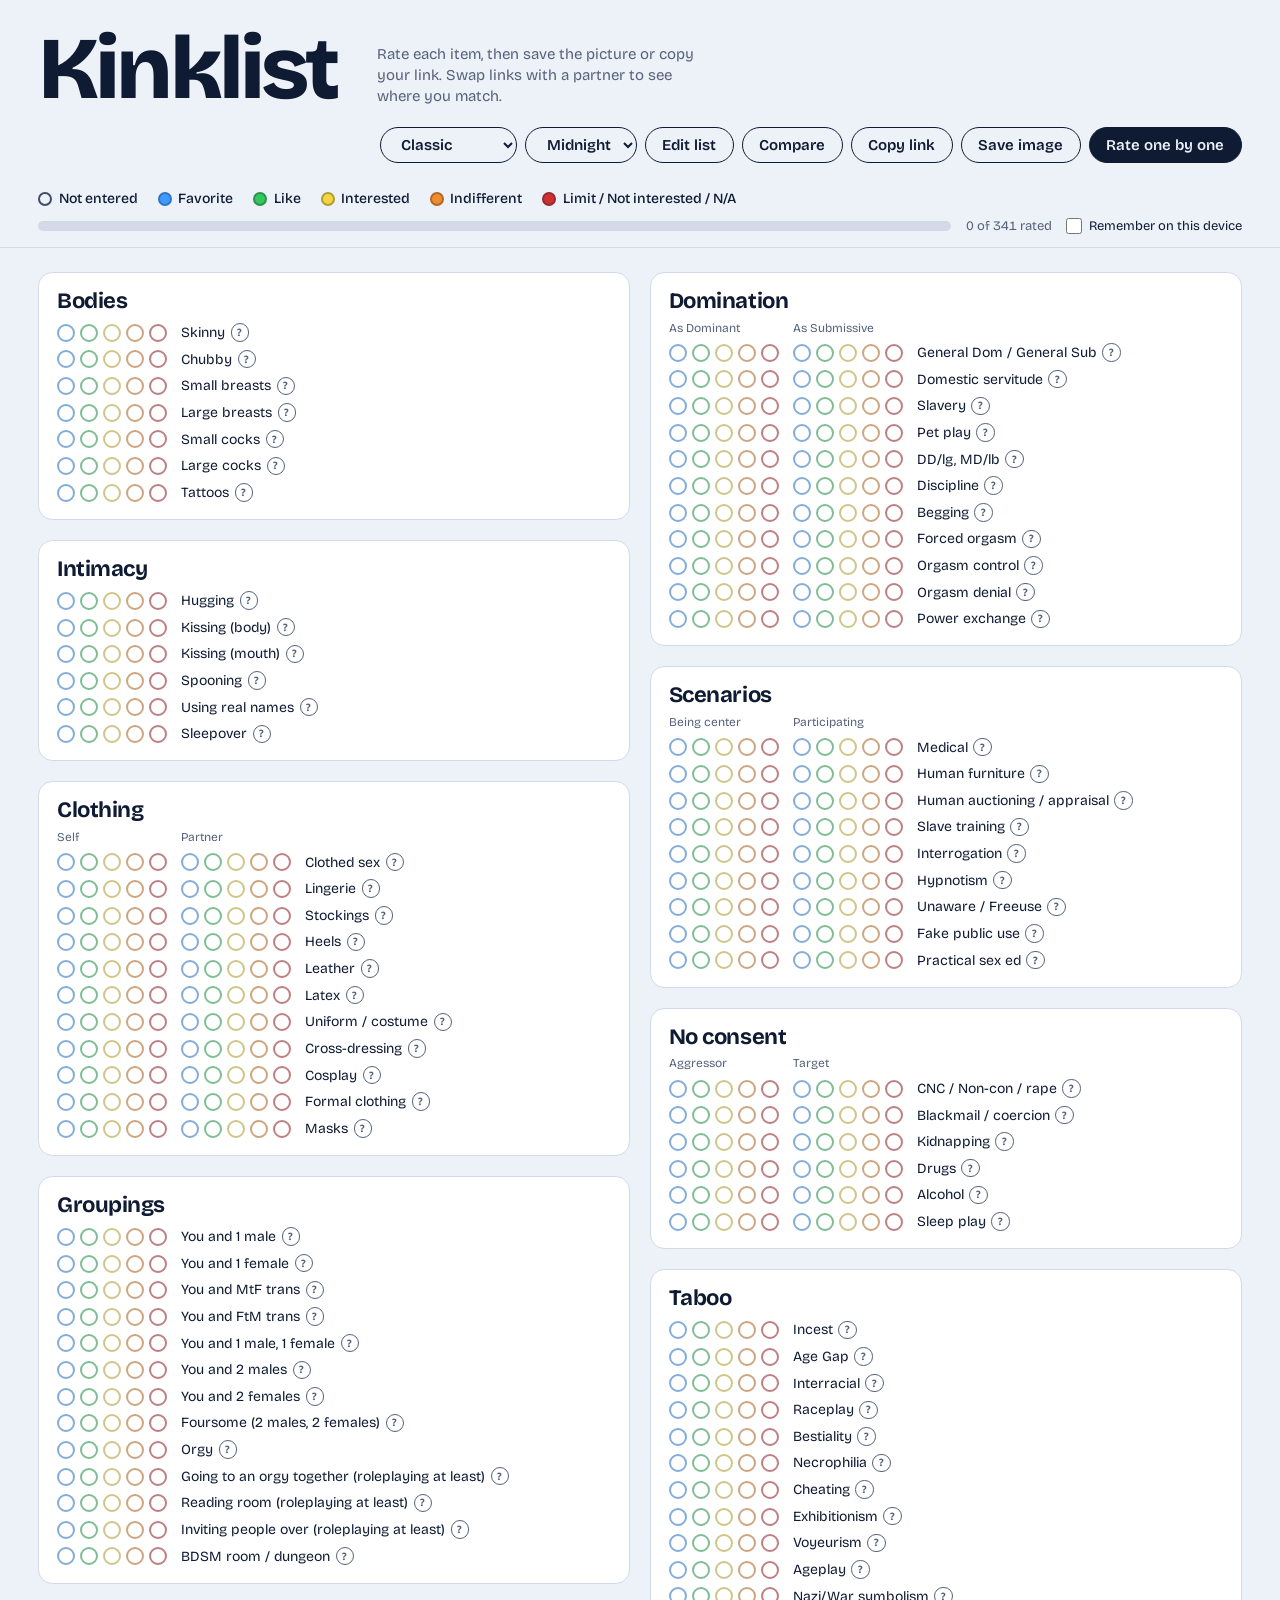
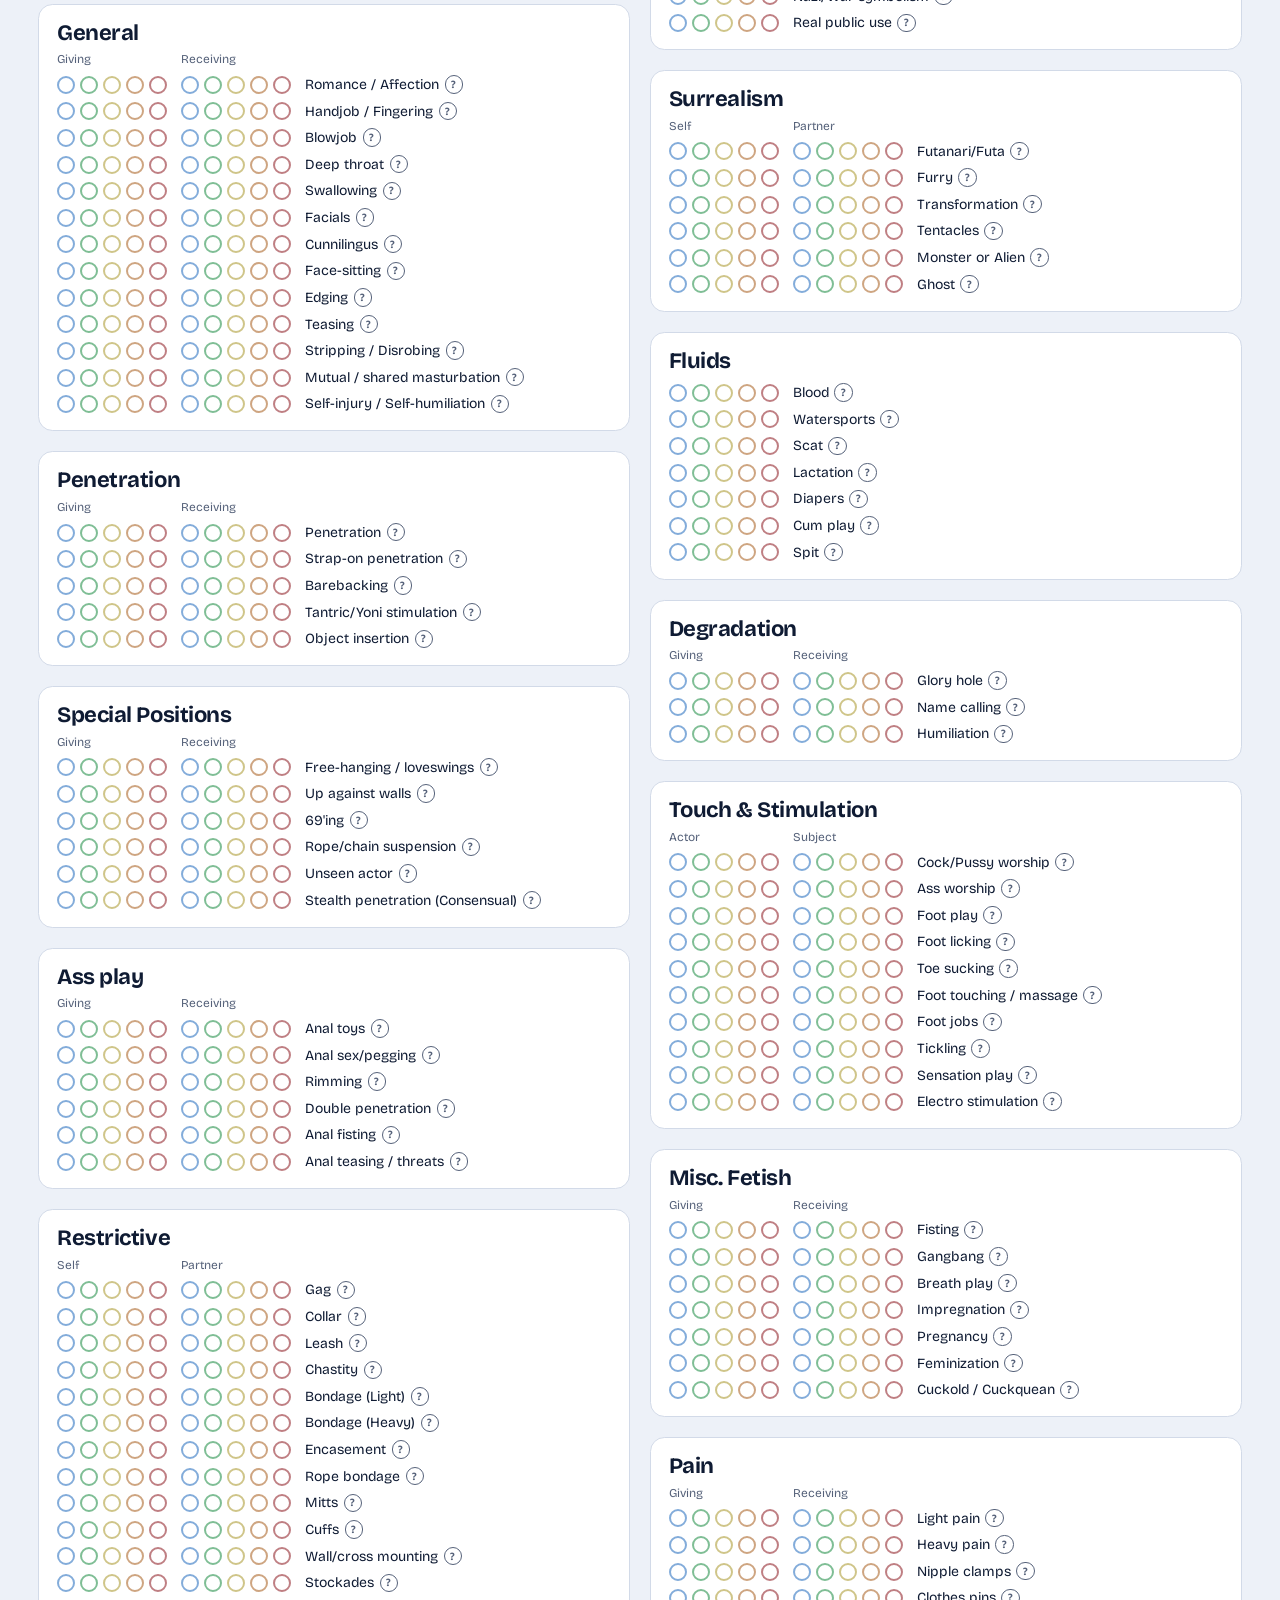
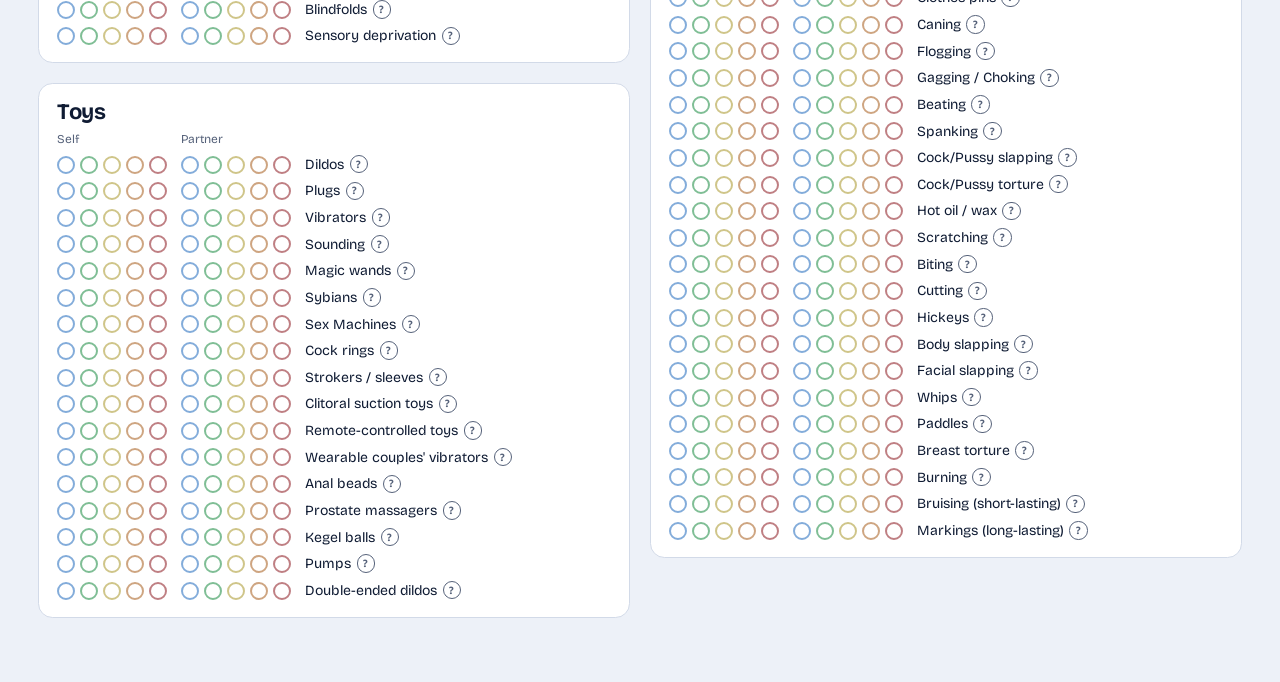
==== index.html @ a2825dee "Make Midnight the default colour scheme and add a picker for the others The choice lasts for the tab" ====
<!DOCTYPE html>
<html lang="en">
    <head>
        <title>Kinklist</title>
        <meta charset="UTF-8">
        <meta name="viewport" content="width=device-width, initial-scale=1.0">
        <meta name="color-scheme" content="light dark">
        <link rel="icon" href="data:image/svg+xml,%3Csvg xmlns='http://www.w3.org/2000/svg' viewBox='0 0 32 32'%3E%3Ccircle cx='9' cy='9' r='6' fill='%233F9BFF'/%3E%3Ccircle cx='23' cy='9' r='6' fill='%2335C759'/%3E%3Ccircle cx='9' cy='23' r='6' fill='%23F28B2B'/%3E%3Ccircle cx='23' cy='23' r='6' fill='%23CF3030'/%3E%3C/svg%3E">
        <link rel="preload" href="fonts/bricolage-grotesque.woff2" as="font" type="font/woff2" crossorigin>
        <link rel="stylesheet" href="kinklist.css">
        <script>
            // Colour scheme: this tab's choice, or the remembered one if Remember on this device is on
            (function(){
                var theme = new URLSearchParams(location.search).get('theme');
                try {
                    if(theme) sessionStorage.setItem('kinklist-theme', theme);
                    theme = sessionStorage.getItem('kinklist-theme') || (JSON.parse(localStorage.getItem('kinklist')) || {}).theme;
                }
                catch(e) {}
                if(theme) document.documentElement.dataset.theme = theme;
            })();
        </script>
        <script src="kinklist-core.js" defer></script>
        <script src="kinklist.js" defer></script>
    </head>
    <body>
        <header class="masthead">
            <h1>Kinklist</h1>
            <p>Rate each item, then save the picture or copy your link. Swap links with a partner to see where you match.</p>
            <div class="actions">
                <label class="list-picker">
                    <span class="visually-hidden">List</span>
                    <select id="listType">
                        <option value="classic">Classic</option>
                        <option value="detailed">Detailed</option>
                        <option value="plsno">Please Don't</option>
                    </select>
                </label>
                <label class="list-picker">
                    <span class="visually-hidden">Color scheme</span>
                    <select id="Theme">
                        <option value="midnight">Midnight</option>
                        <option value="slate">Slate</option>
                        <option value="sand">Sand</option>
                        <option value="rose">Rose</option>
                        <option value="forest">Forest</option>
                        <option value="plum">Plum</option>
                    </select>
                </label>
                <button type="button" id="Edit" class="btn">Edit list</button>
                <button type="button" id="Compare" class="btn">Compare</button>
                <button type="button" id="CopyLink" class="btn">Copy link</button>
                <button type="button" id="Export" class="btn">Save image</button>
                <button type="button" id="StartBtn" class="btn btn-primary">Rate one by one</button>
            </div>
        </header>

        <div class="key">
            <ul class="legend">
                <li><span class="swatch" data-level="0"></span>Not entered</li>
                <li><span class="swatch" data-level="1"></span>Favorite</li>
                <li><span class="swatch" data-level="2"></span>Like</li>
                <li><span class="swatch" data-level="3"></span>Interested</li>
                <li><span class="swatch" data-level="4"></span>Indifferent</li>
                <li><span class="swatch" data-level="5"></span>Limit / Not interested / N/A</li>
            </ul>
            <div class="tally">
                <div class="tally-bar" id="TallyBar" aria-hidden="true"><span data-level="1"></span><span data-level="2"></span><span data-level="3"></span><span data-level="4"></span><span data-level="5"></span></div>
                <span class="tally-text" id="TallyText"></span>
                <label class="remember" id="RememberLabel" title="Kept only in this browser. Untick to erase it."><input type="checkbox" id="Remember"> Remember on this device</label>
            </div>
            <div class="notice" id="LinkNotice" hidden>
                <span>These ratings came from a link. Your saved ratings are untouched.</span>
                <button type="button" id="LinkBack" class="btn">Back to mine</button>
                <button type="button" id="LinkKeep" class="btn">Keep these as mine</button>
            </div>
        </div>

        <main id="InputList"></main>

        <dialog id="EditDialog">
            <h2>Edit list</h2>
            <p># starts a category, ( ) holds its columns, * adds an item, ? describes the item above it.</p>
            <textarea id="Kinks" aria-label="List text" spellcheck="false">
#Bodies
(General)
* Skinny
? An interest in partners who are thin or slender.
* Chubby
? An interest in partners who are well-rounded, full in form, or soft.
* Small breasts
? An interest in particularly small breasts.
* Large breasts
? An interest in particularly large breasts.
* Small cocks
? An interest in cocks that are below average size.
* Large cocks
? An interest in cocks that are above average size.
* Tattoos
? An interest in partners with tattoos.

#Intimacy
(General)
* Hugging
? Holding each other close, in or out of a sexual moment.
* Kissing (body)
? Planting kisses on various body parts. Hickeys are listed under the Pain category.
* Kissing (mouth)
? Kissing on the lips, from light pecks to deep kissing.
* Spooning
? Holding the partner close, often back to chest, and embracing them from behind.
* Using real names
? Referring to the partner using real names, instead of pet or nicknames.
* Sleepover
? Staying with your sexual partner overnight.

#Clothing
(Self, Partner)
* Clothed sex
? Sex where you and/or your partner stay partly or fully dressed.
* Lingerie
? Wearing lingerie during sex, or a partner wearing it.
* Stockings
? Wearing stockings during sex, or a partner wearing them.
* Heels
? Wearing high heels during sex, or a partner wearing them.
* Leather
? Wearing leather clothing or gear during sex, or a partner wearing it.
* Latex
? Wearing latex or rubber clothing, or a partner wearing it.
* Uniform / costume
? Wearing a uniform or costume during sex, or a partner wearing one.
* Cross-dressing
? Dressing in clothes usually associated with another gender.
* Cosplay
? Dressing up as a specific fictional character during play.
* Formal clothing
? Suits, dresses and other dressed-up outfits worn during play.
* Masks
? Masks worn during play, often to hide the wearer's identity, such as at a party.

#Groupings
(General)
* You and 1 male
? A scene between you and one man.
* You and 1 female
? A scene between you and one woman.
* You and MtF trans
? A scene between you and a trans woman.
* You and FtM trans
? A scene between you and a trans man.
* You and 1 male, 1 female
? A threesome with one man and one woman.
* You and 2 males
? A threesome with two men.
* You and 2 females
? A threesome with two women.
* Foursome (2 males, 2 females)
? Two men and two women, counting you.
* Orgy
? Group sex with several people at once.
* Going to an orgy together (roleplaying at least)
? Attending an orgy or sex party as a couple, at least as a roleplay.
* Reading room (roleplaying at least)
? Reading the room together: talking about who you see and who you would want to join you, at least as a roleplay.
* Inviting people over (roleplaying at least)
? Having other people come over to join in or watch, at least as a roleplay.
* BDSM room / dungeon
? Playing in a dedicated BDSM room or club dungeon, with or without others present.

#General
(Giving, Receiving)
* Romance / Affection
? Showing love, strong affection or passion, during sex or outside it.
* Handjob / Fingering
? Sexual stimulation by direct, physical contact of the hands or fingers to the genitals.
* Blowjob
? Sexual stimulation by direct, physical contact of the mouth or tongue to male genitals.
* Deep throat
? Taking a penis or toy deep enough to reach the back of the mouth or throat, sometimes causing a gag reflex.
* Swallowing
? The act of orally consuming semen, either directly or indirectly from a penis.
* Facials
? Ejaculating directly onto a partner's face.
* Cunnilingus
? Sexual stimulation by direct, physical contact of the mouth or tongue to female genitals.
* Face-sitting
? Sitting on a partner's face with the buttocks or genitals, usually to receive oral sex, sometimes restricting their breathing.
* Edging
? Keeping on the edge of climax without orgasm.
* Teasing
? Extended foreplay, physical and/or verbal, meant to arouse a partner to the point of frustration or desperation.
* Stripping / Disrobing
? Undressing for a partner, or being undressed by them, as part of the play.
* Mutual / shared masturbation
? Masturbating together, or touching yourself while your partner watches.
* Self-injury / Self-humiliation
? Causing yourself pain or embarrassment at a partner's direction, or directing a partner to do so.

#Penetration
(Giving, Receiving)
* Penetration
? Vaginal or anal penetration with a penis.
* Strap-on penetration
? Penetration using a dildo worn in a harness.
* Barebacking
? Penetrative sex without a condom.
* Tantric/Yoni stimulation
? Slow, deliberate massage and stimulation of the genitals, drawn from tantric practice.
* Object insertion
? Inserting objects other than purpose-made sex toys.

#Special Positions
(Giving, Receiving)
* Free-hanging / loveswings
? Sex with one partner held up off the ground, in a swing or sling.
* Up against walls
? Sex standing up, with one partner pressed against a wall.
* 69'ing
? Both partners giving each other oral sex at the same time.
* Rope/chain suspension
? Being lifted partly or fully off the ground by rope or chains.
* Unseen actor
? Being touched or used by someone you cannot see, for example from behind or while blindfolded.
* Stealth penetration (Consensual)
? Potentially removing condom during sex without partner knowing/saying to. (This would ONLY be OK if we agreed on it beforehand).

#Ass play
(Giving, Receiving)
* Anal toys
? Anal penetration with sex toys such as dildos, vibrators, anal eggs or anal beads.
* Anal sex/pegging
? Being penetrated by a partner, with a penis or strap-on.
* Rimming
? The act of giving oral stimulation to a partner's anus, by the means of licking and/or penetrating the recipient's anus with the tongue.
* Double penetration
? Penetrating a partner with two things at once, such as a penis, toys or fingers, or receiving this.
* Anal fisting
? The act of inserting one's hand(s) and/or arm(s) into one's partner's anus, or being the recipient of such acts.
* Anal teasing / threats
? Touching or teasing around the anus, or talk of anal play, without penetration.

#Restrictive
(Self, Partner)
* Gag
? Something placed in the mouth so the wearer cannot speak and has to breathe through the nose.
* Collar
? Wearing a collar around the neck.
* Leash
? Being led around on a leash.
* Chastity
? Sexual abstinence, either willing or forced; this can include someone simply abstaining from sexual activity, or the wearing of a device that prevents it.
* Bondage (Light)
? Bondage that is mild in position, duration, discomfort and how much it limits movement.
* Bondage (Heavy)
? Bondage that is extreme in position, duration, discomfort or how completely it immobilizes.
* Encasement
? One’s whole body being wrapped up like a mummy in a latex suit, sleepsack, or other fetish gear for the purposes of sexual gratification.
* Rope bondage
? Being tied up with rope, from simple wrist ties to full body harnesses.
* Mitts
? Cloth, leather or metal tools where you place your hands inside, often closed in a fist. Makes the wearer unable to grab or hold objects with their fingers. This category also includes cat paws.
* Cuffs
? Wrapped around wrists and often ankles too, cuffs restrict little by themselves, but with hooks and rope they make it easier for the master to restrain the wearer spontaneously.
* Wall/cross mounting
? Being fixed to a wall or a St. Andrew's cross with arms and legs spread.
* Stockades
? Freestanding rigs that restrict the head, and often arms or legs too.
* Blindfolds
? Covering the eyes so the wearer cannot see what comes next.
* Sensory deprivation
? Covering both ears and eyes completely, often using noise-reduction tech to emphasize the feeling of isolation.

#Toys
(Self, Partner)
* Dildos
? An object shaped like an erect penis used for sexual stimulation.
* Plugs
? A sex toy of a type designed to be inserted into the rectum.
* Vibrators
? A vibrating device used for sexual stimulation.
* Sounding
? Inserting smooth rods into the urethra, or having this done; some rods vibrate.
* Magic wands
? Much like vibrators, a magic wand delivers a strong vibration to a larger area with stronger force.
* Sybians
? A saddle-style machine you sit on, with a vibrating or rotating attachment.
* Sex Machines
? Motor-driven machines that thrust a dildo.
* Cock rings
? A ring worn around the base of the penis to keep an erection firmer for longer; some vibrate.
* Strokers / sleeves
? A soft sleeve that a penis is stroked with or thrusts into.
* Clitoral suction toys
? A toy that uses pulses of air or gentle suction on the clitoris.
* Remote-controlled toys
? A toy controlled by a partner with a remote or phone app, in the same room or far apart.
* Wearable couples' vibrators
? A small vibrator worn during penetrative sex so that both partners feel it.
* Anal beads
? A string of beads inserted into the anus and drawn out slowly.
* Prostate massagers
? A curved toy shaped to press on the prostate.
* Kegel balls
? Weighted balls worn inside the vagina.
* Pumps
? A suction pump used on the penis, clitoris or nipples to increase sensitivity.
* Double-ended dildos
? A long dildo that two people can use at the same time.

#Domination
(As Dominant, As Submissive)
* General Dom / General Sub
? Catchall for dominant/submissive activities.
* Domestic servitude
? Being served by a butler, waitress, chauffeur, maid or housekeeper, or serving as one.
* Slavery
? Serving at the dominant's beck and call as part of an agreed dynamic, or receiving such service.
* Pet play
? Pet play is a role in which the sub takes on the mindset of an animal, often a dog, cat, or horse.
* DD/lg, MD/lb
? Daddy or Mommy Dom / Little Girl or Boy. The daddy/mommy is the more dominant half of the relationship, the little is the more submissive.
* Discipline
? The use of reinforcement (rewards and/or punishments) in order to train a submissive to obey the various commands of a master.
* Begging
? Pleading as an act of submission.
* Forced orgasm
? A forced orgasm is consensual BDSM or kinky sexual play whereby a person consents to be forced to orgasm in a way that is beyond their control.
* Orgasm control
? Refers to the dominant being in control of when the submissive achieves orgasm, either by physical means or by command; typically involves domination and/or excessive teasing and edging; orgasm may be completely denied.
* Orgasm denial
? Refers to the dominant denying the submissive orgasm.
* Power exchange
? A relationship with service at the core.

#Scenarios
(Being center, Participating)
* Medical
? Doctor, nurse and patient roleplay, often with examinations and medical tools.
* Human furniture
? One person serving as a table, footstool, chair or other furniture.
* Human auctioning / appraisal
? Being displayed, inspected and bid on as if for sale.
* Slave training
? Being taught rules, positions and tasks as part of a consensual master and slave dynamic.
* Interrogation
? Roleplay where one person questions a captive using pressure, restraint or pain.
* Hypnotism
? Using hypnosis or trance to relax, suggest to or direct a partner.
* Unaware / Freeuse
? An agreed arrangement where one partner can be used for sex at any time, often while carrying on as if nothing is happening.
* Fake public use
? Pretending in private that one partner is available to strangers or a crowd.
* Practical sex ed
? Roleplay where one adult teaches another about sex by demonstrating.

#No consent
(Aggressor, Target)
* CNC / Non-con / rape
? Consensual non-consent: an agreed scene where one partner takes or is taken as if against their will, often through force.
* Blackmail / coercion
? Roleplay in which sex is obtained through pretend blackmail or pressure, agreed on beforehand.
* Kidnapping
? Roleplay of abducting a partner, or being abducted, agreed on beforehand.
* Drugs
? Sex involving recreational drugs, agreed on beforehand, to lower inhibitions or heighten sensation.
* Alcohol
? Sex involving alcohol, agreed on beforehand, to lower inhibitions or heighten sensation.
* Sleep play
? Sexual acts with a sleeping partner, agreed on beforehand.

#Taboo
(General)
* Incest
? Roleplay in which the partners pretend to be related.
* Age Gap
? A significant age difference between adult partners.
* Interracial
? Sex between partners of different races, without leaning on racial stereotypes.
* Raceplay
? Scenes built on racial stereotypes or racism.
* Bestiality
? Fantasy or roleplay about sex with animals.
* Necrophilia
? Roleplay in which one partner plays dead or unresponsive.
* Cheating
? Where one or both partners are being unfaithful to significant others.
* Exhibitionism
? Being seen naked or having sex where others can watch.
* Voyeurism
? Getting aroused by watching others undress or have sex.
* Ageplay
? Adults acting much younger or older than their actual age to fulfill a fantasy scenario.
* Nazi/War symbolism
? Uniforms, insignia or imagery from wartime regimes used in roleplay.
* Real public use
? Being made available to other people for sex in a real setting such as a club or party.

#Surrealism
(Self, Partner)
* Futanari/Futa
? Fantasy about someone with a feminine body who has a penis, with or without a vagina.
* Furry
? Fantasy or costume play involving anthropomorphic animal characters.
* Transformation
? Fantasy about a body changing dramatically, by magic or other means.
* Tentacles
? Fantasy or toys involving tentacles or tentacle-like appendages.
* Monster or Alien
? Fantasy involving monsters, aliens and other non-human creatures.
* Ghost
? Fantasy involving a ghost or spirit.

#Fluids
(General)
* Blood
? Play that involves blood or draws blood.
* Watersports
? Play involving urine or urinating.
* Scat
? Play involving feces.
* Lactation
? Play involving breast milk, or a partner who is lactating.
* Diapers
? Wearing a diaper as part of play, sometimes with ageplay or humiliation.
* Cum play
? Any number of situations focused on playing with cum.
* Spit
? Spitting on a partner or into their mouth, or being spat on.

#Degradation
(Giving, Receiving)
* Glory hole
? Servicing a partner or receiving service from a partner with a physical barrier between the participants.
* Name calling
? Calling a partner degrading names, for arousal or as a form of domination.
* Humiliation
? Deliberately embarrassing a partner, for arousal or as a form of domination or punishment.

#Touch & Stimulation
(Actor, Subject)
* Cock/Pussy worship
? Lavish attention, verbal and/or physical, on a partner's genitals; usually includes oral.
* Ass worship
? Lavish attention, verbal and/or physical, on a partner's ass; often includes oral.
* Foot play
? Bringing feet into sex: worshiping, smelling, kissing or rubbing against them.
* Foot licking
? Licking a partner's feet, or having yours licked.
* Toe sucking
? Sucking a partner's toes, or having yours sucked.
* Foot touching / massage
? Touching, rubbing or massaging feet as part of play.
* Foot jobs
? Using the feet to stimulate a partner's genitals.
* Tickling
? Tickling or being tickled as part of sex.
* Sensation play
? Sensation play describes a wide variety of activities, both vanilla and kinky, that use the body's senses as a way to arouse and provide stimulation to a partner. Although sensation play is often related to skin sensations, it doesn't have to be so limited. Sight, taste, and hearing can also be included in sensation play.
* Electro stimulation
? The use of sex toys that carry an electrical current; sometimes painful.

#Misc. Fetish
(Giving, Receiving)
* Fisting
? The act of placing one's hand(s) and/or arm(s) into a vagina, or receiving such actions.
* Gangbang
? When multiple partners, usually 3 or more, engage in sexual intercourse with a single willing partner.
* Breath play
? One partner controlling the other's breathing, by choking or covering the mouth and nose.
* Impregnation
? Trying to get a partner pregnant, or the fantasy of it.
* Pregnancy
? Attraction to a pregnant partner.
* Feminization
? Feminization is a type of role play that involves imposing traditionally female attributes onto a submissive male partner. It may also involve an adoption of traditionally feminine behaviors and mannerisms.
* Cuckold / Cuckquean
? Watching or knowing about your partner having sex with someone else, with everyone's agreement.

#Pain
(Giving, Receiving)
* Light pain
? Refers to the inclusion of light physical pain due to acts which are directly sexual.
* Heavy pain
? Refers to the inclusion of heavy physical pain due to acts which are directly sexual; typically rough or excessive penetrations. This is probably gonna leave a mark.
* Nipple clamps
? Pressure device applied to nipples to create pain which produces pleasure.
* Clothes pins
? Pinching skin between the forks of a clothes pin.
* Caning
? Caning is a technique used in BDSM in which the dominant repeatedly strikes the submissive with a long flexible cane, usually on the buttocks.
* Flogging
? Being struck with floggers, crops, whips or similar, or doing this to a partner.
* Gagging / Choking
? Being made to gag or choke, either by objects inserted into the mouth or hands/objects around the neck.
* Beating
? Being struck with fists or other objects.
* Spanking
? Striking a partner's buttocks, or being spanked, as foreplay or punishment.
* Cock/Pussy slapping
? Slapping the genitalia of your partner, or receiving such slaps.
* Cock/Pussy torture
? Deliberate pain to the genitals.
* Hot oil / wax
? The act of using warm oil or hot candle wax as a form of sexual stimulation and/or torture, or receiving such actions.
* Scratching
? Scratching with nails, sometimes leaving marks; not always painful.
* Biting
? The act of biting or being bitten; sometimes painful, sometimes playful.
* Cutting
? The act of cutting a partner to cause pain in a sexual context.
* Hickeys
? Sucking or biting the skin hard enough to leave a mark.
* Body slapping
? Open-handed slaps to the body, such as the thighs, chest or back.
* Facial slapping
? Open-handed slaps to the face.
* Whips
? Being struck with a single-tail whip or similar.
* Paddles
? Being struck with a flat paddle, usually on the buttocks.
* Breast torture
? Deliberate pain to the breasts or nipples, such as squeezing, slapping or binding.
* Burning
? Brief contact with heat or flame to cause pain or leave a mark.
* Bruising (short-lasting)
? Marks that fade within a few days.
* Markings (long-lasting)
? Marks that last weeks or longer, such as deep bruises, welts or scars.
            </textarea>
            <p class="error" id="EditError" role="alert"></p>
            <div class="dialog-actions">
                <span class="spacer"></span>
                <button type="button" id="EditCancel" class="btn">Cancel</button>
                <button type="button" id="KinksOK" class="btn btn-primary">Apply changes</button>
            </div>
        </dialog>

        <dialog id="GuideDialog">
            <button type="button" id="GuideClose" class="btn guide-close" aria-label="Close">×</button>
            <p class="guide-category" id="GuideCategory"></p>
            <h2 id="GuideKink"></h2>
            <span class="guide-field" id="GuideField"></span>
            <p id="GuideDesc"></p>
            <div class="guide-options" id="GuideOptions"></div>
            <div class="dialog-actions">
                <button type="button" id="GuideBack" class="btn">Back</button>
                <button type="button" id="GuideSkip" class="btn">Skip</button>
                <span class="spacer"></span>
                <span class="tally-text" id="GuideCount"></span>
            </div>
        </dialog>

        <dialog id="ExportDialog">
            <form method="dialog" id="ExportForm">
                <h2>Save image</h2>
                <p>The picture is made on your device and downloaded. Nothing is uploaded.</p>
                <label class="field-label" for="ExportName">Name to show on the picture (optional)</label>
                <input type="text" id="ExportName" autocomplete="off">
                <div class="dialog-actions">
                    <span class="spacer"></span>
                    <button type="button" id="ExportCancel" class="btn">Cancel</button>
                    <button type="submit" class="btn btn-primary">Save image</button>
                </div>
            </form>
        </dialog>

        <dialog id="CompareDialog">
            <h2>Compare with a partner</h2>
            <p>Both rate the same list, then send each other your link with Copy link. Paste theirs here to open the two side by side. The comparison happens on your device.</p>
            <form class="compare-form" id="CompareForm">
                <input type="text" id="CompareLink" aria-label="Your partner's link" placeholder="Paste your partner's link" autocomplete="off">
                <button type="submit" class="btn btn-primary">Compare</button>
            </form>
            <p class="error" id="CompareError" role="alert"></p>
            <div class="dialog-actions">
                <span class="spacer"></span>
                <button type="button" id="CompareClose" class="btn">Close</button>
            </div>
        </dialog>
    </body>
</html>
---- kinklist.css ----
@font-face {
	font-family: "Bricolage Grotesque";
	src: url(fonts/bricolage-grotesque.woff2) format("woff2");
	font-weight: 200 800;
	font-display: swap;
}

:root {
	--bg: #EDF1F8;
	--surface: #FFFFFF;
	--ink: #0F1B33;
	--muted: #56627A;
	--line: #D2DAE8;

	/* Rating colours, shared with the exported image */
	--lv0: #FFFFFF;
	--lv1: #3F9BFF;
	--lv2: #35C759;
	--lv3: #F4D63F;
	--lv4: #F28B2B;
	--lv5: #CF3030;

	--dot: 18px;
	--dot-gap: 5px;
	--group: calc(5 * var(--dot) + 4 * var(--dot-gap));
	--field-gap: 14px;

	color-scheme: light dark;
}

@media (prefers-color-scheme: dark) {
	:root {
		--bg: #0C1424;
		--surface: #162138;
		--ink: #E8EEF9;
		--muted: #93A1BC;
		--line: #27365A;
	}
}

@media (pointer: coarse) {
	:root {
		--dot: 26px;
		--dot-gap: 6px;
	}
}

* { box-sizing: border-box }

body {
	margin: 0;
	background: var(--bg);
	color: var(--ink);
	font-family: "Bricolage Grotesque", system-ui, sans-serif;
	font-size: 15px;
	line-height: 1.4;
}

button, select, input, textarea {
	font: inherit;
	color: inherit;
}

:focus-visible {
	outline: 2px solid var(--ink);
	outline-offset: 2px;
}

.visually-hidden {
	position: absolute;
	width: 1px;
	height: 1px;
	overflow: hidden;
	clip-path: inset(50%);
	white-space: nowrap;
}

/* Masthead */

.masthead {
	padding: 2rem clamp(1rem, 3vw, 2.5rem) 1rem;
	display: flex;
	flex-wrap: wrap;
	align-items: flex-end;
	gap: 1.25rem 2.5rem;
}

.masthead h1 {
	margin: 0;
	font-size: clamp(3rem, 8vw, 5.5rem);
	font-weight: 800;
	line-height: .85;
	letter-spacing: -.045em;
}

.masthead p {
	margin: 0;
	max-width: 34ch;
	color: var(--muted);
}

.actions {
	display: flex;
	flex-wrap: wrap;
	align-items: center;
	gap: .5rem;
	margin-left: auto;
}

.btn, .list-picker select {
	border: 1.5px solid var(--ink);
	border-radius: 999px;
	background: transparent;
	padding: .45em 1.1em;
	font-weight: 600;
	cursor: pointer;
}

.btn:hover, .list-picker select:hover { background: var(--surface) }

.btn-primary, .btn-primary:hover {
	background: var(--ink);
	color: var(--bg);
}

.btn-primary:hover { opacity: .85 }

.list-picker select { padding-right: .6em }

/* Key: legend and tally stay in view while scrolling */

.key {
	position: sticky;
	top: 0;
	z-index: 2;
	background: var(--bg);
	border-bottom: 1px solid var(--line);
	padding: .6rem clamp(1rem, 3vw, 2.5rem) .7rem;
}

.legend {
	list-style: none;
	margin: 0 0 .55rem;
	padding: 0;
	display: flex;
	flex-wrap: wrap;
	gap: .2rem 1.25rem;
	font-size: .875rem;
	font-weight: 500;
}

.legend li {
	display: flex;
	align-items: center;
	gap: .4rem;
}

.swatch {
	width: 14px;
	height: 14px;
	border-radius: 50%;
	background: var(--c);
	border: 2px solid color-mix(in srgb, var(--c) 70%, var(--ink));
	flex: none;
}

.swatch[data-level="0"] { background: transparent }

[data-level="0"] { --c: var(--muted) }
[data-level="1"] { --c: var(--lv1) }
[data-level="2"] { --c: var(--lv2) }
[data-level="3"] { --c: var(--lv3) }
[data-level="4"] { --c: var(--lv4) }
[data-level="5"] { --c: var(--lv5) }

.tally {
	display: flex;
	align-items: center;
	gap: .9rem;
}

.tally-bar {
	flex: 1;
	display: flex;
	height: 10px;
	border-radius: 5px;
	overflow: hidden;
	background: var(--line);
}

.tally-bar span {
	background: var(--c);
	flex: 0 0 0;
	transition: flex-grow .25s ease-out;
}

.tally-text {
	font-size: .8125rem;
	color: var(--muted);
	font-variant-numeric: tabular-nums;
	white-space: nowrap;
}

.tally { flex-wrap: wrap }

.tally-bar { min-width: 8rem }

.remember {
	display: flex;
	align-items: center;
	gap: .4rem;
	font-size: .8125rem;
	white-space: nowrap;
	cursor: pointer;
}

.remember input {
	width: 1rem;
	height: 1rem;
	margin: 0;
	accent-color: var(--ink);
}

.notice {
	display: flex;
	flex-wrap: wrap;
	align-items: center;
	gap: .5rem .75rem;
	margin-top: .6rem;
	font-size: .875rem;
	font-weight: 500;
}

.notice[hidden], .remember[hidden] { display: none }

.notice .btn { padding: .25em .9em }

/* The list */

#InputList {
	columns: 27rem auto;
	column-gap: 1.25rem;
	padding: 1.5rem clamp(.5rem, 3vw, 2.5rem) 4rem;
}

.category {
	break-inside: avoid;
	margin: 0 0 1.25rem;
	padding: 1rem 1.1rem .8rem;
	background: var(--surface);
	border: 1px solid var(--line);
	border-radius: .9rem;
}

.category h2 {
	margin: 0 0 .35rem;
	font-size: 1.375rem;
	font-weight: 700;
	letter-spacing: -.02em;
	line-height: 1.15;
}

.fields {
	display: flex;
	gap: var(--field-gap);
	margin-bottom: .2rem;
	font-size: .75rem;
	color: var(--muted);
}

.fields span {
	width: var(--group);
	flex: none;
}

.row {
	display: flex;
	flex-wrap: wrap;
	align-items: center;
	gap: .2rem var(--field-gap);
	padding: .22rem .5rem;
	margin: 0 -.5rem;
	border-radius: .5rem;
	font-size: .875rem;
}

.row:hover { background: var(--bg) }

.group {
	display: flex;
	gap: var(--dot-gap);
	flex: none;
}

.dot {
	width: var(--dot);
	height: var(--dot);
	flex: none;
	padding: 0;
	border-radius: 50%;
	border: 2px solid color-mix(in srgb, var(--c) 70%, var(--ink));
	background: transparent;
	opacity: .6;
	cursor: pointer;
}

.group.has-value .dot { opacity: .2 }

.dot:hover,
.dot:focus-visible,
.group.has-value .dot[aria-checked="true"] { opacity: 1 }

.dot[aria-checked="true"] { background: var(--c) }

.name {
	flex: 1;
	min-width: 8rem;
}

.name-tail { white-space: nowrap }

.info {
	width: 1.15rem;
	height: 1.15rem;
	margin-left: .35rem;
	padding: 0;
	border: 1.5px solid var(--muted);
	border-radius: 50%;
	background: transparent;
	color: var(--muted);
	font-size: .6875rem;
	font-weight: 700;
	line-height: 1;
	cursor: pointer;
	vertical-align: 1px;
}

.info:hover,
.info[aria-expanded="true"] {
	border-color: var(--ink);
	color: var(--ink);
}

.desc {
	flex-basis: 100%;
	margin: 0 0 .35rem;
	max-width: 62ch;
	font-size: .8125rem;
	color: var(--muted);
}

@media (max-width: 30rem) {
	:root {
		--dot: 24px;
		--dot-gap: 6px;
	}

	.masthead { padding-top: 1.25rem }

	.category { padding: .85rem .75rem .6rem }

	.actions { margin-left: 0 }

	.name {
		order: -1;
		flex-basis: 100%;
		font-weight: 500;
	}

	/* The column headings scroll away, so each control carries its own */
	.fields { display: none }

	.group[data-field] {
		flex-wrap: wrap;
		width: var(--group);
	}

	.group[data-field]::before {
		content: attr(data-field);
		flex-basis: 100%;
		font-size: .6875rem;
		color: var(--muted);
	}

	.row { padding-block: .4rem }
}

/* Dialogs */

dialog {
	width: min(30rem, calc(100vw - 2rem));
	max-height: calc(100dvh - 2rem);
	padding: 1.5rem;
	border: none;
	border-radius: 1.25rem;
	background: var(--surface);
	color: var(--ink);
}

dialog::backdrop { background: rgb(20 12 28 / .65) }

dialog h2 {
	margin: 0 0 .25rem;
	font-size: 1.75rem;
	font-weight: 700;
	letter-spacing: -.02em;
	line-height: 1.1;
}

dialog p {
	margin: 0 0 1rem;
	color: var(--muted);
}

.dialog-actions {
	display: flex;
	flex-wrap: wrap;
	align-items: center;
	gap: .5rem;
	margin-top: 1.25rem;
}

.dialog-actions .spacer { flex: 1 }

.field-label {
	display: block;
	margin-bottom: .3rem;
	font-weight: 600;
}

input[type="text"], textarea {
	width: 100%;
	padding: .6rem .75rem;
	border: 1.5px solid var(--line);
	border-radius: .6rem;
	background: var(--bg);
}

#EditDialog { width: min(52rem, calc(100vw - 2rem)) }

#Kinks {
	height: min(60dvh, 40rem);
	font-family: ui-monospace, Consolas, monospace;
	font-size: .8125rem;
	resize: vertical;
}

.error {
	margin: .75rem 0 0;
	color: var(--lv5);
	font-weight: 600;
}

.error:empty { display: none }

/* Rate one by one */

.guide-category {
	margin: 0 2.5rem .15rem 0;
	color: var(--muted);
	font-weight: 600;
}

.guide-field {
	display: inline-block;
	margin: .35rem 0 0;
	padding: .1em .7em;
	border: 1.5px solid var(--ink);
	border-radius: 999px;
	font-size: .8125rem;
	font-weight: 600;
}

.guide-field:empty { display: none }

#GuideDesc {
	margin: .6rem 0 0;
	font-size: .875rem;
}

#GuideDesc:empty { display: none }

.guide-close {
	position: absolute;
	top: 1rem;
	right: 1rem;
	width: 2.25rem;
	height: 2.25rem;
	padding: 0;
	font-size: 1.25rem;
	line-height: 1;
}

.guide-options {
	display: grid;
	gap: .4rem;
	margin-top: 1.1rem;
}

.option {
	display: flex;
	align-items: center;
	gap: .7rem;
	padding: .6rem .8rem;
	border: 1.5px solid var(--line);
	border-radius: .75rem;
	background: transparent;
	font-weight: 500;
	text-align: left;
	cursor: pointer;
}

.option:hover { border-color: var(--muted) }

.option[aria-pressed="true"] {
	border-color: var(--ink);
	background: var(--bg);
	font-weight: 700;
}

.option .swatch {
	width: 18px;
	height: 18px;
}

.option kbd {
	margin-left: auto;
	min-width: 1.5rem;
	padding: .05rem .35rem;
	border: 1px solid var(--line);
	border-radius: .35rem;
	font: inherit;
	font-size: .75rem;
	color: var(--muted);
	text-align: center;
}

@media (pointer: coarse) {
	.option kbd { display: none }
}

@media (prefers-reduced-motion: reduce) {
	.tally-bar span { transition: none }
}

/* Compare */

#CompareDialog { width: min(36rem, calc(100vw - 2rem)) }

.compare-form {
	display: flex;
	gap: .5rem;
}

.compare-form input { flex: 1 }

a.btn {
	color: inherit;
	text-decoration: none;
}

.problem {
	margin: 1rem clamp(1rem, 3vw, 2.5rem);
	max-width: 60ch;
	font-weight: 600;
}

.tabs {
	display: flex;
	flex-wrap: wrap;
	gap: .4rem;
}

.tab {
	display: flex;
	align-items: center;
	gap: .5rem;
	padding: .35em .5em .35em .95em;
	border: 1.5px solid var(--line);
	border-radius: 999px;
	background: transparent;
	font-size: .875rem;
	font-weight: 600;
	cursor: pointer;
}

.tab:hover { border-color: var(--muted) }

.tab[aria-pressed="true"] {
	border-color: var(--ink);
	background: var(--ink);
	color: var(--bg);
}

.tab-count {
	min-width: 1.6em;
	padding: 0 .45em;
	border-radius: 999px;
	background: var(--line);
	color: var(--ink);
	font-size: .75rem;
	font-variant-numeric: tabular-nums;
	text-align: center;
}

#Results {
	columns: 38rem auto;
	column-gap: 1.25rem;
	padding: 1.5rem clamp(.5rem, 3vw, 2.5rem) 4rem;
}

.empty {
	margin: 0;
	color: var(--muted);
}

/* One row per item: its name, then the two ratings in fixed columns */
.pair, .pair-head {
	display: grid;
	grid-template-columns: minmax(0, 1fr) 12.5rem 12.5rem;
	align-items: center;
	gap: .1rem 1rem;
}

.pair-head {
	margin-bottom: .2rem;
	font-size: .75rem;
	color: var(--muted);
}

.pair {
	padding: .35rem 0;
	border-top: 1px solid var(--line);
	font-size: .875rem;
}

.pair-name { font-weight: 600 }

.pair-name small {
	display: block;
	font-size: .75rem;
	font-weight: 400;
	color: var(--muted);
}

.pair-name .clash-note {
	color: var(--lv5);
	font-weight: 600;
}

.rating {
	display: flex;
	align-items: center;
	gap: .4rem;
}

@media (max-width: 40rem) {
	.pair-head { display: none }

	/* Six stacked tabs are too tall to pin on a phone */
	.compare-page .key { position: static }

	.pair { grid-template-columns: 1fr 1fr }

	.pair-name { grid-column: 1 / -1 }

	.rating {
		flex-wrap: wrap;
		font-size: .8125rem;
	}

	.rating::before {
		content: attr(data-who);
		flex-basis: 100%;
		font-size: .6875rem;
		color: var(--muted);
	}
}

@media (max-width: 21.5rem) {
	:root {
		--dot: 22px;
		--dot-gap: 5px;
	}
}

/* Colour schemes, chosen with the picker in the header. Midnight is the default above. */

[data-theme="slate"] {
	--bg: #F3F4F6;
	--surface: #FFFFFF;
	--ink: #16181D;
	--muted: #5F6673;
	--line: #D9DDE3;
}

@media (prefers-color-scheme: dark) {
	[data-theme="slate"] {
		--bg: #14161A;
		--surface: #1F2228;
		--ink: #ECEEF2;
		--muted: #9AA1AD;
		--line: #30353E;
	}
}

[data-theme="sand"] {
	--bg: #F1ECE3;
	--surface: #FBF8F3;
	--ink: #2A221B;
	--muted: #73665A;
	--line: #DDD3C4;
}

@media (prefers-color-scheme: dark) {
	[data-theme="sand"] {
		--bg: #1C1814;
		--surface: #29241E;
		--ink: #F1EAE0;
		--muted: #A99C8D;
		--line: #3D362D;
	}
}

[data-theme="rose"] {
	--bg: #F8EEF0;
	--surface: #FFFFFF;
	--ink: #2B1A1E;
	--muted: #7A5F65;
	--line: #E8D4D8;
}

@media (prefers-color-scheme: dark) {
	[data-theme="rose"] {
		--bg: #1E1417;
		--surface: #2C1E22;
		--ink: #F6E9EC;
		--muted: #B39AA0;
		--line: #463238;
	}
}

[data-theme="forest"] {
	--bg: #EDF2EE;
	--surface: #FFFFFF;
	--ink: #14241B;
	--muted: #586B60;
	--line: #D2DDD5;
}

@media (prefers-color-scheme: dark) {
	[data-theme="forest"] {
		--bg: #101813;
		--surface: #1A2620;
		--ink: #E6F0EA;
		--muted: #94A89C;
		--line: #2B3B32;
	}
}

[data-theme="plum"] {
	--bg: #F3F0F6;
	--surface: #FFFFFF;
	--ink: #221A2A;
	--muted: #6C6076;
	--line: #DCD5E3;
}

@media (prefers-color-scheme: dark) {
	[data-theme="plum"] {
		--bg: #1C1522;
		--surface: #2A2033;
		--ink: #EFE8F4;
		--muted: #A698B3;
		--line: #3D3149;
	}
}
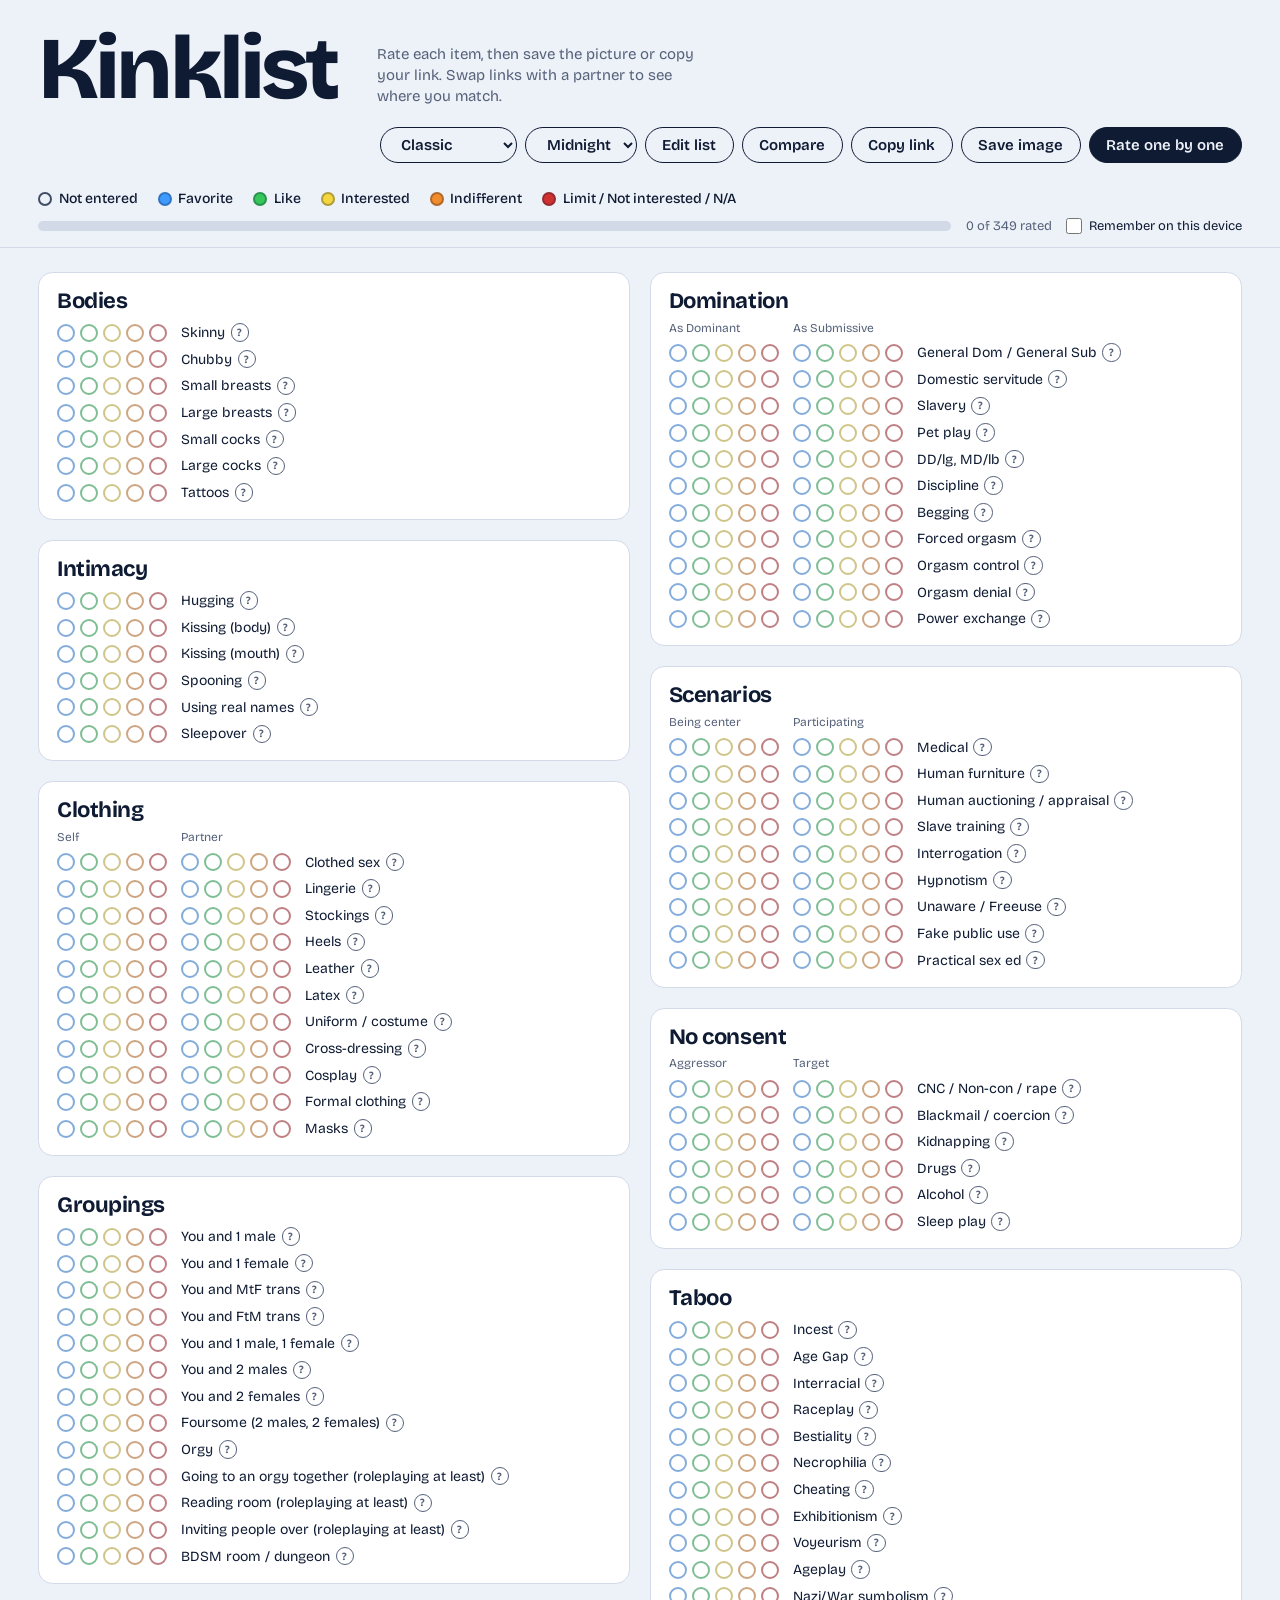
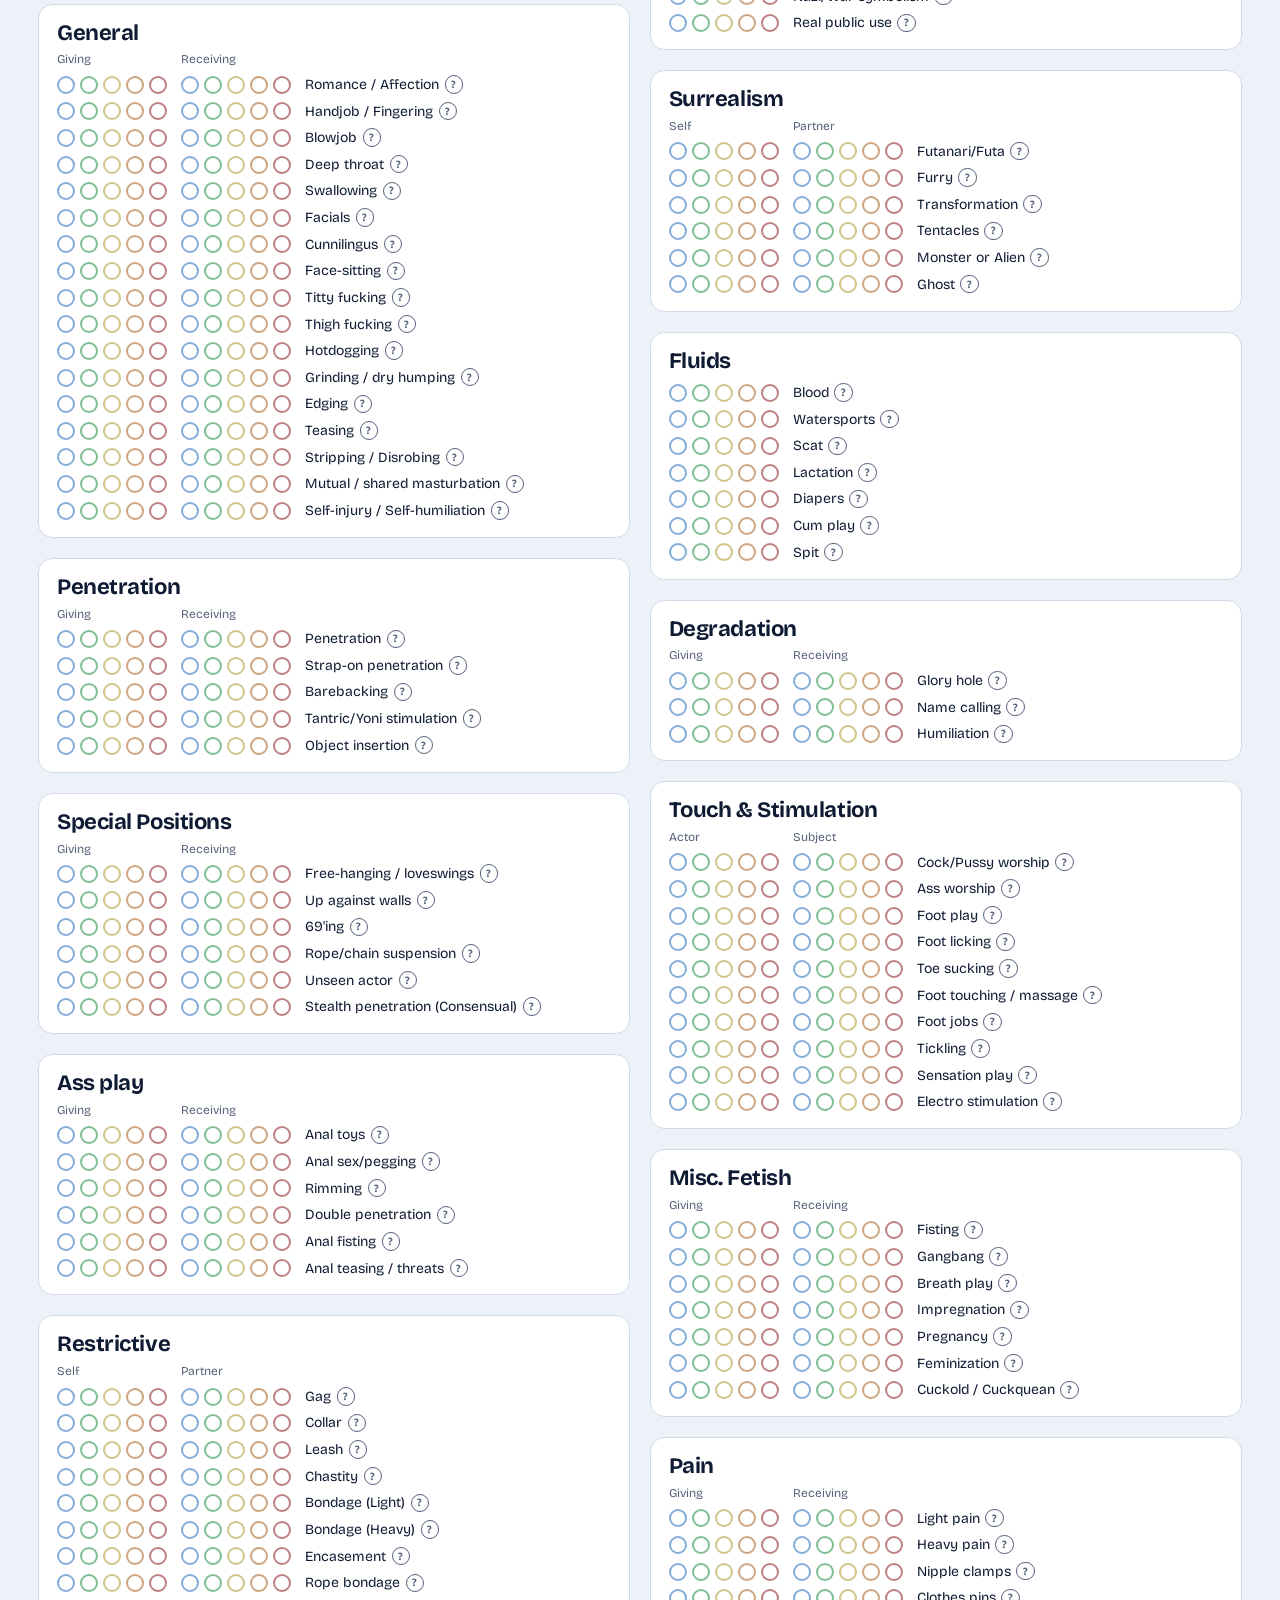
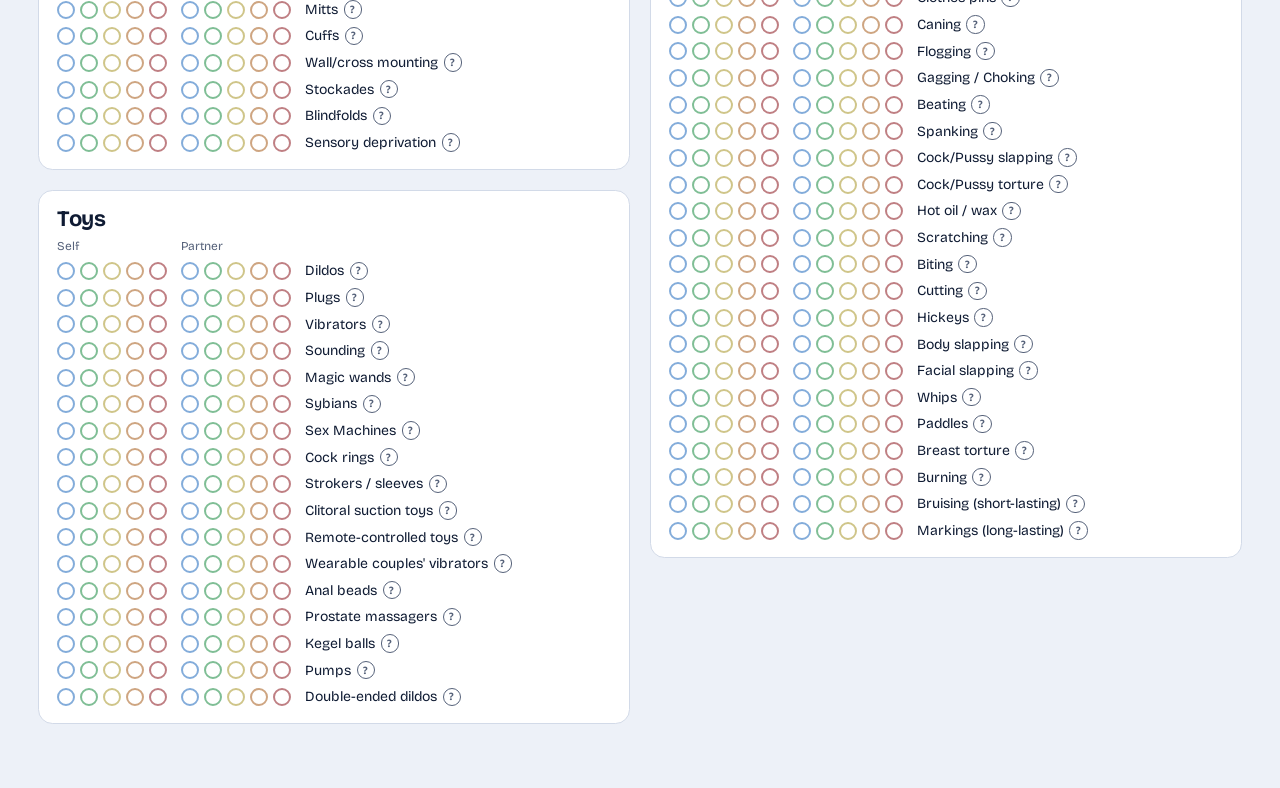
==== commit 227c6306: "Keep shared links valid when the lists change; add titty fucking and similar Every rating now has a " ====
--- a/index.html
+++ b/index.html
@@ -20,6 +20,7 @@
                 if(theme) document.documentElement.dataset.theme = theme;
             })();
         </script>
+        <script src="kinklist-order.js" defer></script>
         <script src="kinklist-core.js" defer></script>
         <script src="kinklist.js" defer></script>
     </head>
@@ -186,6 +187,14 @@
 ? Sexual stimulation by direct, physical contact of the mouth or tongue to female genitals.
 * Face-sitting
 ? Sitting on a partner's face with the buttocks or genitals, usually to receive oral sex, sometimes restricting their breathing.
+* Titty fucking
+? Sliding a penis or toy between a partner's breasts.
+* Thigh fucking
+? Thrusting between a partner's closed thighs without penetration.
+* Hotdogging
+? Sliding a penis or toy between a partner's butt cheeks without penetration.
+* Grinding / dry humping
+? Rubbing against each other, clothed or not, without penetration.
 * Edging
 ? Keeping on the edge of climax without orgasm.
 * Teasing
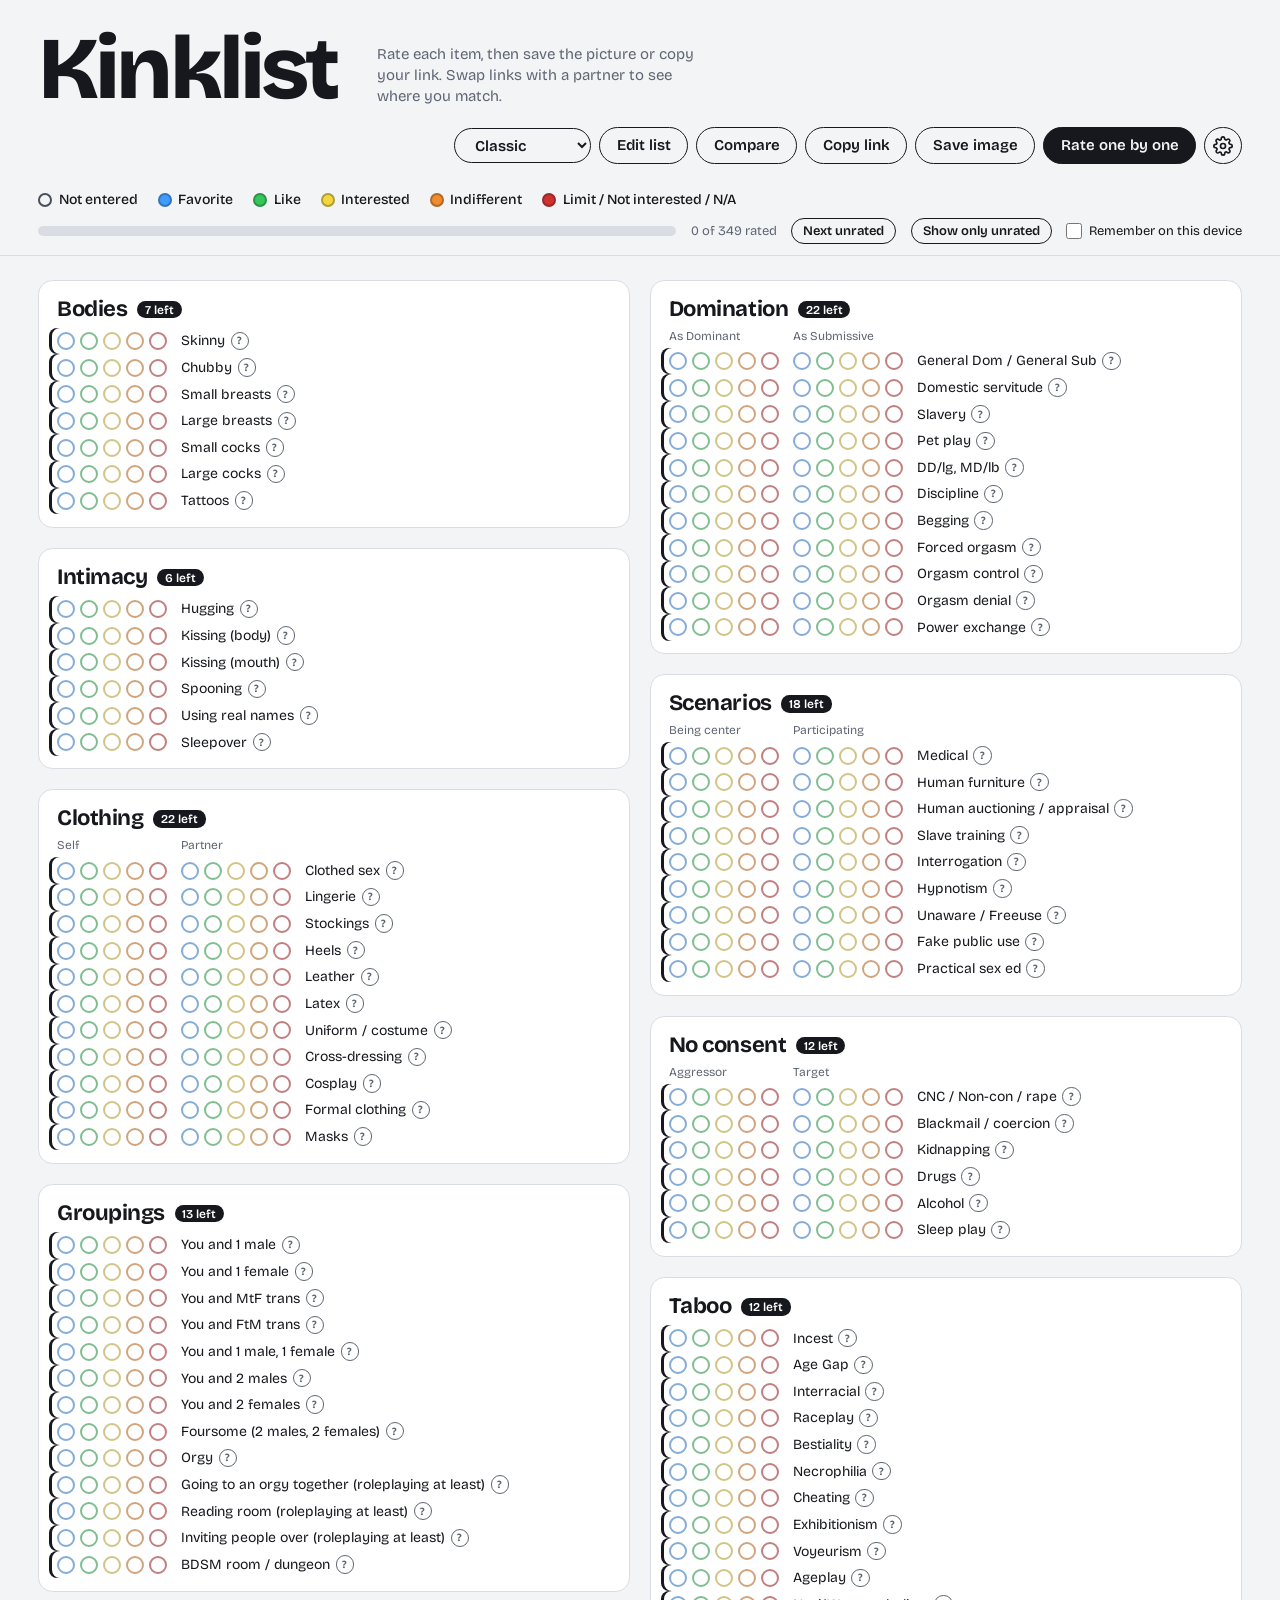
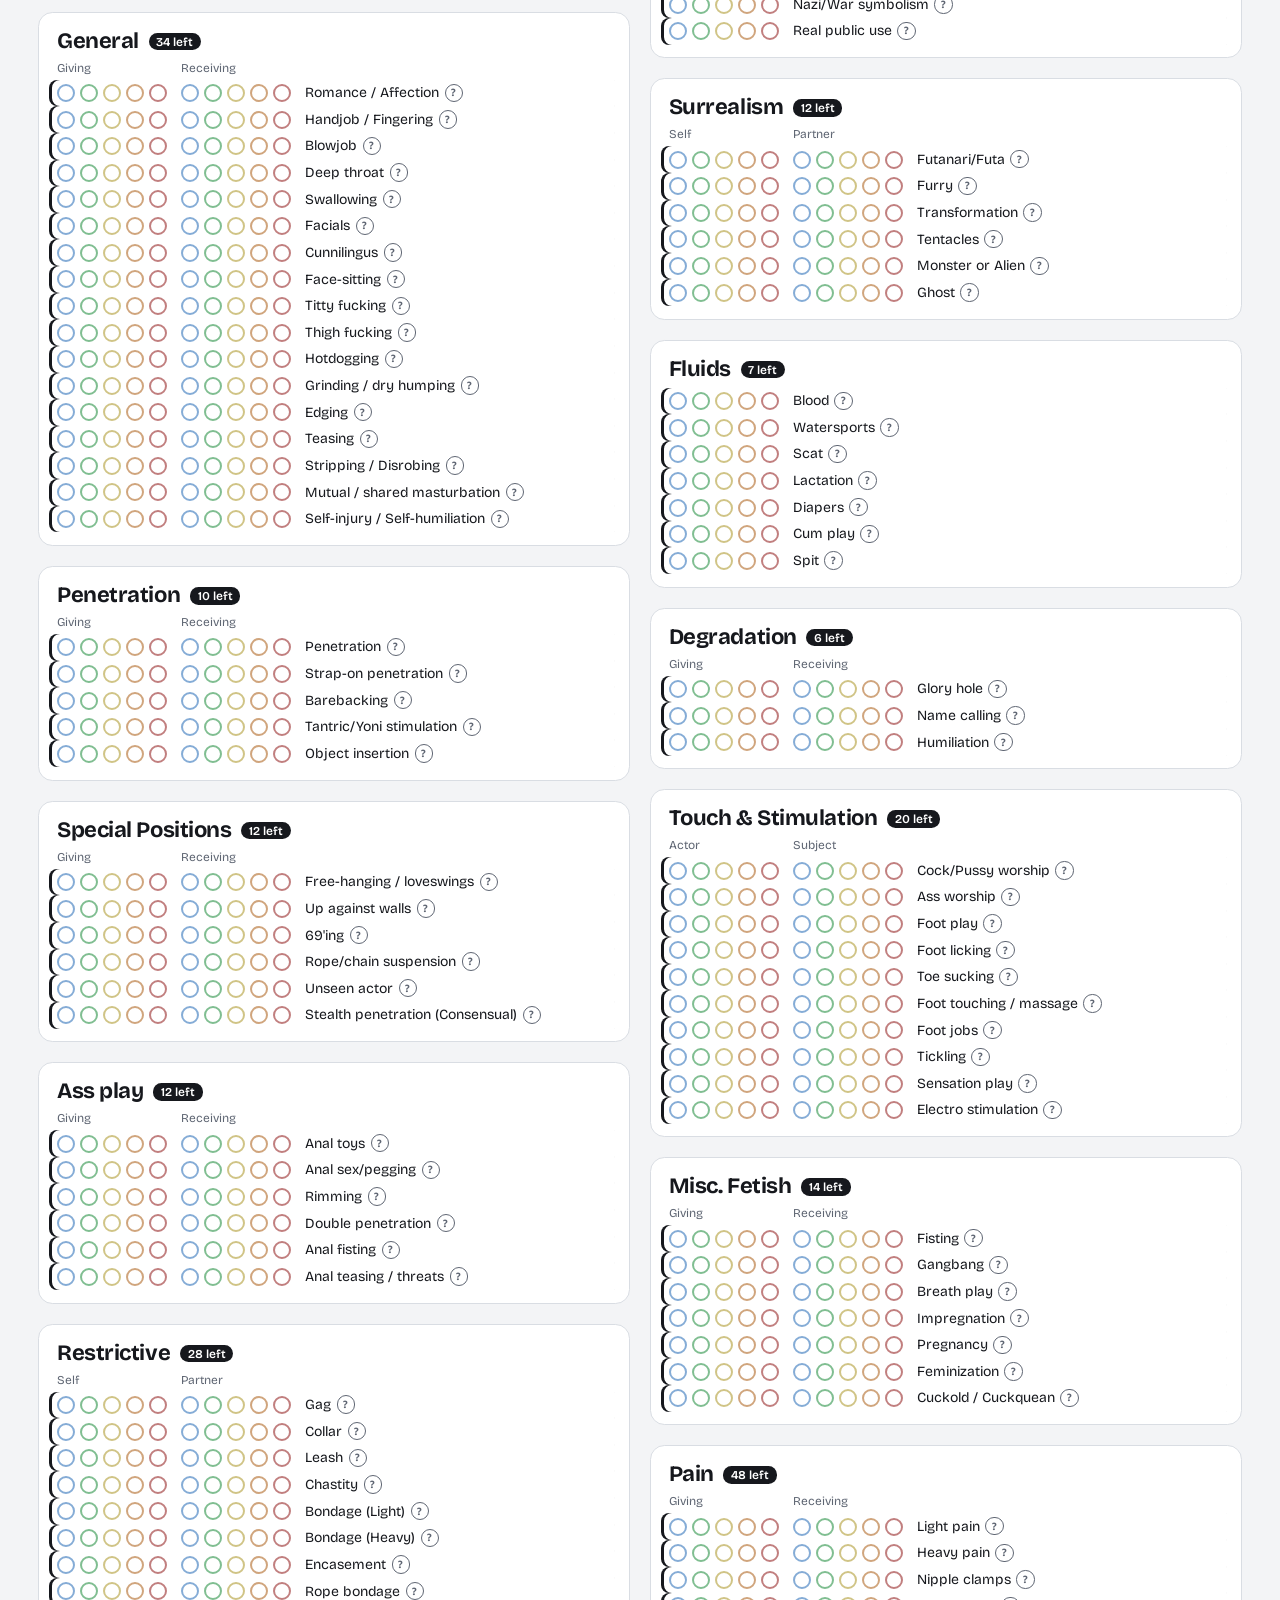
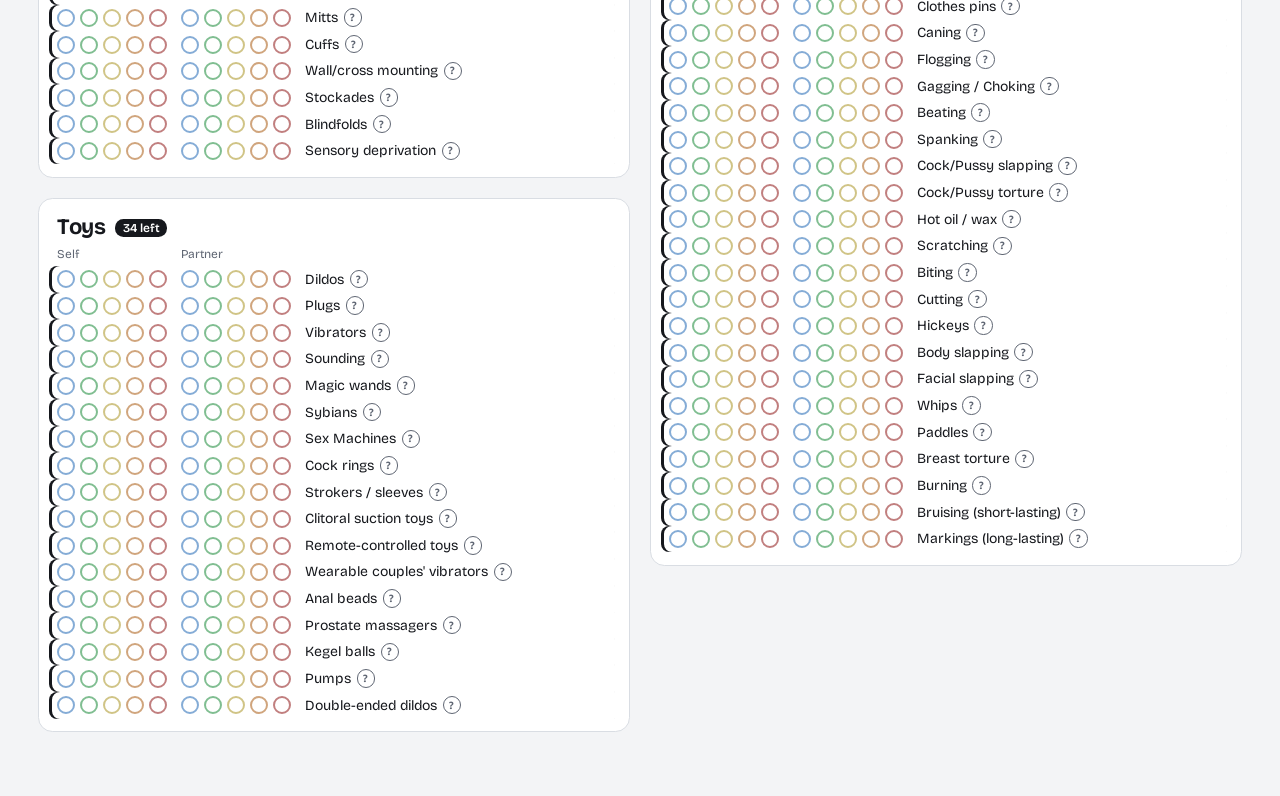
==== commit ad9c83c6: "Show what is left to rate, and move the colour scheme into settings Each section shows how many rati" ====
--- a/index.html
+++ b/index.html
@@ -37,22 +37,14 @@
                         <option value="plsno">Please Don't</option>
                     </select>
                 </label>
-                <label class="list-picker">
-                    <span class="visually-hidden">Color scheme</span>
-                    <select id="Theme">
-                        <option value="midnight">Midnight</option>
-                        <option value="slate">Slate</option>
-                        <option value="sand">Sand</option>
-                        <option value="rose">Rose</option>
-                        <option value="forest">Forest</option>
-                        <option value="plum">Plum</option>
-                    </select>
-                </label>
                 <button type="button" id="Edit" class="btn">Edit list</button>
                 <button type="button" id="Compare" class="btn">Compare</button>
                 <button type="button" id="CopyLink" class="btn">Copy link</button>
                 <button type="button" id="Export" class="btn">Save image</button>
                 <button type="button" id="StartBtn" class="btn btn-primary">Rate one by one</button>
+                <button type="button" id="Settings" class="btn btn-icon" aria-label="Settings" title="Settings">
+                    <svg viewBox="0 0 24 24" width="20" height="20" fill="none" stroke="currentColor" stroke-width="2" stroke-linecap="round" stroke-linejoin="round" aria-hidden="true"><circle cx="12" cy="12" r="3"/><path d="M19.4 15a1.65 1.65 0 0 0 .33 1.82l.06.06a2 2 0 1 1-2.83 2.83l-.06-.06a1.65 1.65 0 0 0-1.82-.33 1.65 1.65 0 0 0-1 1.51V21a2 2 0 1 1-4 0v-.09a1.65 1.65 0 0 0-1-1.51 1.65 1.65 0 0 0-1.82.33l-.06.06a2 2 0 1 1-2.83-2.83l.06-.06a1.65 1.65 0 0 0 .33-1.82 1.65 1.65 0 0 0-1.51-1H3a2 2 0 1 1 0-4h.09a1.65 1.65 0 0 0 1.51-1 1.65 1.65 0 0 0-.33-1.82l-.06-.06a2 2 0 1 1 2.83-2.83l.06.06a1.65 1.65 0 0 0 1.82.33h.01a1.65 1.65 0 0 0 1-1.51V3a2 2 0 1 1 4 0v.09a1.65 1.65 0 0 0 1 1.51 1.65 1.65 0 0 0 1.82-.33l.06-.06a2 2 0 1 1 2.83 2.83l-.06.06a1.65 1.65 0 0 0-.33 1.82v.01a1.65 1.65 0 0 0 1.51 1H21a2 2 0 1 1 0 4h-.09a1.65 1.65 0 0 0-1.51 1z"/></svg>
+                </button>
             </div>
         </header>
 
@@ -68,6 +60,8 @@
             <div class="tally">
                 <div class="tally-bar" id="TallyBar" aria-hidden="true"><span data-level="1"></span><span data-level="2"></span><span data-level="3"></span><span data-level="4"></span><span data-level="5"></span></div>
                 <span class="tally-text" id="TallyText"></span>
+                <button type="button" id="NextUnrated" class="btn btn-small">Next unrated</button>
+                <button type="button" id="OnlyUnrated" class="btn btn-small" aria-pressed="false">Show only unrated</button>
                 <label class="remember" id="RememberLabel" title="Kept only in this browser. Untick to erase it."><input type="checkbox" id="Remember"> Remember on this device</label>
             </div>
             <div class="notice" id="LinkNotice" hidden>
@@ -499,7 +493,7 @@
 * Caning
 ? Caning is a technique used in BDSM in which the dominant repeatedly strikes the submissive with a long flexible cane, usually on the buttocks.
 * Flogging
-? Being struck with floggers, crops, whips or similar, or doing this to a partner.
+? Being struck with a flogger, a handle with many soft tails, or doing this to a partner.
 * Gagging / Choking
 ? Being made to gag or choke, either by objects inserted into the mouth or hands/objects around the neck.
 * Beating
@@ -574,6 +568,25 @@
             </form>
         </dialog>
 
+        <dialog id="SettingsDialog">
+            <h2>Settings</h2>
+            <label class="field-label" for="Theme">Color scheme</label>
+            <div class="list-picker">
+                <select id="Theme">
+                    <option value="slate">Slate</option>
+                    <option value="midnight">Midnight</option>
+                    <option value="sand">Sand</option>
+                    <option value="rose">Rose</option>
+                    <option value="forest">Forest</option>
+                    <option value="plum">Plum</option>
+                </select>
+            </div>
+            <div class="dialog-actions">
+                <span class="spacer"></span>
+                <button type="button" id="SettingsClose" class="btn btn-primary">Done</button>
+            </div>
+        </dialog>
+
         <dialog id="CompareDialog">
             <h2>Compare with a partner</h2>
             <p>Both rate the same list, then send each other your link with Copy link. Paste theirs here to open the two side by side. The comparison happens on your device.</p>
--- a/kinklist.css
+++ b/kinklist.css
@@ -6,11 +6,11 @@
 }
 
 :root {
-	--bg: #EDF1F8;
+	--bg: #F3F4F6;
 	--surface: #FFFFFF;
-	--ink: #0F1B33;
-	--muted: #56627A;
-	--line: #D2DAE8;
+	--ink: #16181D;
+	--muted: #5F6673;
+	--line: #D9DDE3;
 
 	/* Rating colours, shared with the exported image */
 	--lv0: #FFFFFF;
@@ -30,11 +30,11 @@
 
 @media (prefers-color-scheme: dark) {
 	:root {
-		--bg: #0C1424;
-		--surface: #162138;
-		--ink: #E8EEF9;
-		--muted: #93A1BC;
-		--line: #27365A;
+		--bg: #14161A;
+		--surface: #1F2228;
+		--ink: #ECEEF2;
+		--muted: #9AA1AD;
+		--line: #30353E;
 	}
 }
 
@@ -385,6 +385,78 @@
 	.row { padding-block: .4rem }
 }
 
+.btn-icon {
+	display: inline-flex;
+	align-items: center;
+	justify-content: center;
+	width: 2.35rem;
+	height: 2.35rem;
+	padding: 0;
+}
+
+#SettingsDialog { width: min(22rem, calc(100vw - 2rem)) }
+
+#SettingsDialog select { width: 100% }
+
+/* What is left to rate */
+
+.btn-small {
+	padding: .2em .85em;
+	font-size: .8125rem;
+}
+
+.btn:disabled {
+	opacity: .4;
+	cursor: default;
+}
+
+.btn[aria-pressed="true"] {
+	background: var(--ink);
+	color: var(--bg);
+}
+
+.left-count {
+	margin-left: .6rem;
+	padding: .15em .65em;
+	border-radius: 999px;
+	background: var(--ink);
+	color: var(--surface);
+	font-size: .75rem;
+	font-weight: 600;
+	letter-spacing: 0;
+	vertical-align: .2em;
+	white-space: nowrap;
+}
+
+.category.done .left-count {
+	background: transparent;
+	color: var(--muted);
+	box-shadow: inset 0 0 0 1px var(--line);
+}
+
+/* Unfinished rows carry a bar down the left edge */
+.row.todo { box-shadow: inset 3px 0 0 var(--ink) }
+
+/* Half-finished rows: ring the control that still needs an answer */
+.row.todo:has(.group.has-value) .group:not(.has-value) {
+	outline: 2px dashed var(--ink);
+	outline-offset: 3px;
+	border-radius: 999px;
+}
+
+.filtered { display: none }
+
+.row.flash { animation: flash 1.2s ease-out }
+
+@keyframes flash {
+	from { background: color-mix(in srgb, var(--lv3) 55%, transparent) }
+	to { background: transparent }
+}
+
+@media (prefers-reduced-motion: reduce) {
+	.row.flash { animation-duration: .01s }
+}
+
 /* Dialogs */
 
 dialog {
@@ -684,23 +756,23 @@
 	}
 }
 
-/* Colour schemes, chosen with the picker in the header. Midnight is the default above. */
-
-[data-theme="slate"] {
-	--bg: #F3F4F6;
+/* Colour schemes, chosen with the picker in the header. Slate is the default above. */
+
+[data-theme="midnight"] {
+	--bg: #EDF1F8;
 	--surface: #FFFFFF;
-	--ink: #16181D;
-	--muted: #5F6673;
-	--line: #D9DDE3;
+	--ink: #0F1B33;
+	--muted: #56627A;
+	--line: #D2DAE8;
 }
 
 @media (prefers-color-scheme: dark) {
-	[data-theme="slate"] {
-		--bg: #14161A;
-		--surface: #1F2228;
-		--ink: #ECEEF2;
-		--muted: #9AA1AD;
-		--line: #30353E;
+	[data-theme="midnight"] {
+		--bg: #0C1424;
+		--surface: #162138;
+		--ink: #E8EEF9;
+		--muted: #93A1BC;
+		--line: #27365A;
 	}
 }
 
